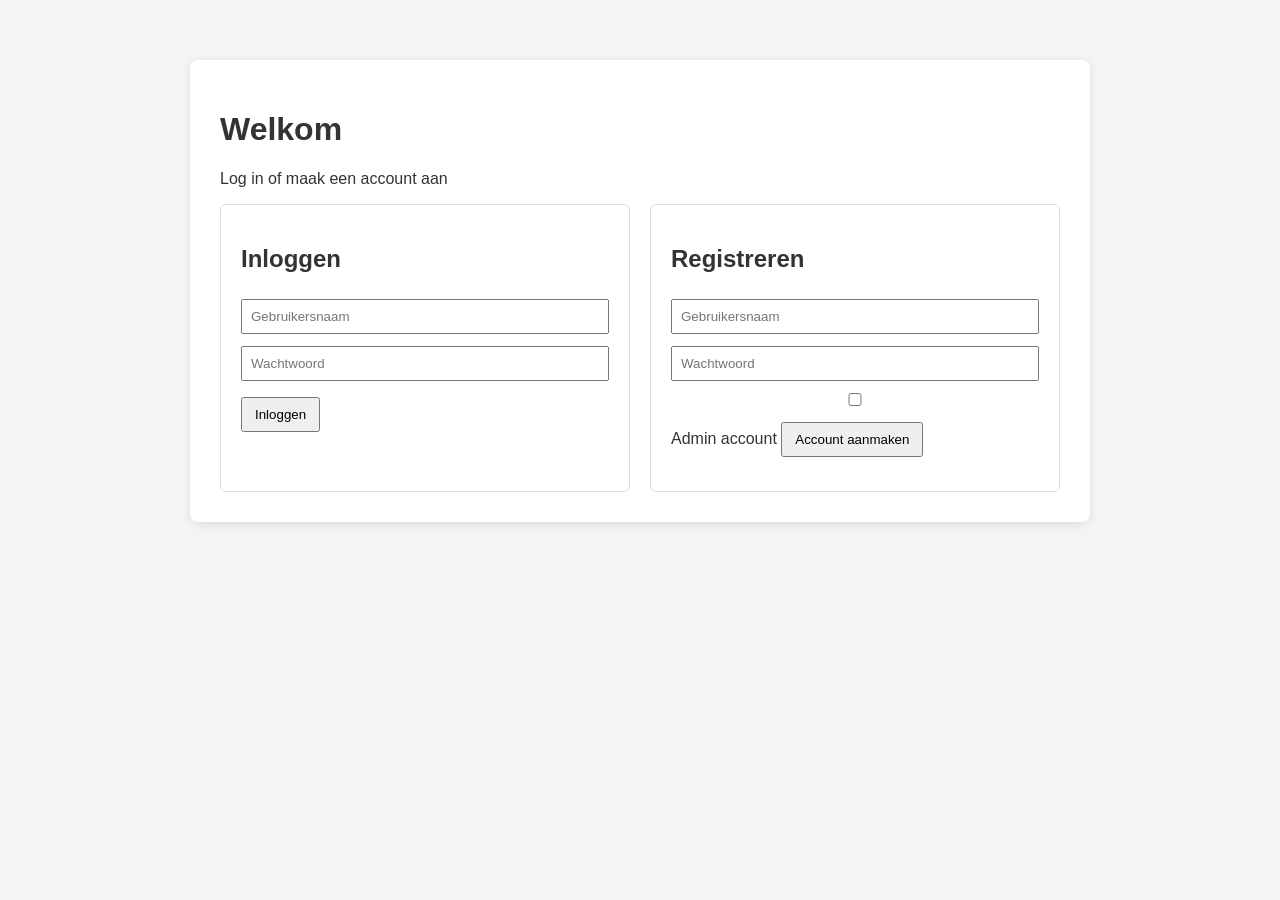
==== index.html @ a7681dce "Update index.html" ====
<!DOCTYPE html>
<html lang="nl">
<head>
  <meta charset="UTF-8">
  <meta name="viewport" content="width=device-width, initial-scale=1.0">
  <title>To-do & Chat App</title>

  <!-- Google Font voor modernere look -->
  <link href="https://fonts.googleapis.com/css2?family=Inter:wght@300;400;600&display=swap" rel="stylesheet">

  <link rel="stylesheet" href="style.css">
</head>
<body>

  <div id="auth-container" class="card">
    <h1 class="title">Welkom</h1>
    <p class="subtitle">Log in of maak een account aan</p>

    <div class="auth-forms">

      <!-- Login -->
      <div class="auth-box">
        <h2>Inloggen</h2>
        <input id="login-username" type="text" placeholder="Gebruikersnaam">
        <input id="login-password" type="password" placeholder="Wachtwoord">
        <button id="login-btn" class="btn primary">Inloggen</button>
        <p id="login-error" class="error"></p>
      </div>

      <!-- Register -->
      <div class="auth-box">
        <h2>Registreren</h2>
        <input id="register-username" type="text" placeholder="Gebruikersnaam">
        <input id="register-password" type="password" placeholder="Wachtwoord">

        <label class="checkbox">
          <input id="register-is-admin" type="checkbox">
          Admin account
        </label>

        <button id="register-btn" class="btn secondary">Account aanmaken</button>
        <p id="register-error" class="error"></p>
      </div>

    </div>
  </div>

  <!-- App -->
  <div id="app" class="hidden">

    <header class="app-header">
      <h1>Welkom, <span id="current-user-name"></span></h1>
      <button id="logout-btn" class="btn danger">Uitloggen</button>
    </header>

    <main class="grid">

      <!-- To-do -->
      <section class="card">
        <h2>To-do lijst</h2>

        <div class="todo-input">
          <input id="todo-input" type="text" placeholder="Nieuwe taak...">
          <button id="add-todo-btn" class="btn primary">Toevoegen</button>
        </div>

        <ul id="todo-list" class="todo-list"></ul>
      </section>

      <!-- Chat -->
      <section class="card">
        <h2>Chat</h2>

        <div id="chat-messages" class="chat-box"></div>

        <div class="chat-input">
          <input id="chat-input" type="text" placeholder="Typ een bericht...">
          <button id="send-chat-btn" class="btn primary">Verstuur</button>
        </div>
      </section>

      <!-- Admin -->
      <section id="admin-section" class="card hidden">
        <h2>Admin dashboard</h2>
        <p>Overzicht van alle gebruikers en taken:</p>
        <div id="admin-users" class="admin-list"></div>
      </section>

    </main>
  </div>

  <script src="script.js"></script>
</body>
</html>
---- style.css ----
* {
  box-sizing: border-box;
  font-family: Arial, sans-serif;
}

body {
  margin: 0;
  background: #f4f4f4;
  color: #333;
}

.hidden {
  display: none;
}

.error {
  color: red;
  font-size: 0.9rem;
}

#auth-container {
  max-width: 900px;
  margin: 60px auto;
  background: #fff;
  padding: 30px;
  border-radius: 8px;
  box-shadow: 0 2px 8px rgba(0,0,0,0.1);
}

.auth-forms {
  display: flex;
  gap: 20px;
  flex-wrap: wrap;
}

.auth-box {
  flex: 1;
  min-width: 260px;
  border: 1px solid #ddd;
  border-radius: 6px;
  padding: 20px;
}

.auth-box input {
  width: 100%;
  padding: 8px;
  margin: 6px 0;
}

.auth-box button {
  margin-top: 10px;
  padding: 8px 12px;
  cursor: pointer;
}

#app {
  max-width: 1100px;
  margin: 20px auto;
  padding: 10px 20px 40px;
}

header {
  display: flex;
  justify-content: space-between;
  align-items: center;
  margin-bottom: 20px;
}

main {
  display: grid;
  grid-template-columns: 2fr 2fr 2fr;
  gap: 20px;
}

section {
  background: #fff;
  border-radius: 6px;
  padding: 15px;
  box-shadow: 0 1px 4px rgba(0,0,0,0.08);
}

#todo-section ul {
  list-style: none;
  padding: 0;
}

#todo-section li {
  display: flex;
  justify-content: space-between;
  padding: 6px 8px;
  border-bottom: 1px solid #eee;
}

#chat-messages {
  height: 250px;
  overflow-y: auto;
  border: 1px solid #ddd;
  padding: 8px;
  background: #fafafa;
}

.chat-input {
  display: flex;
  gap: 8px;
  margin-top: 10px;
}

#admin-users {
  max-height: 260px;
  overflow-y: auto;
  border: 1px solid #ddd;
  padding: 8px;
  background: #fafafa;
}
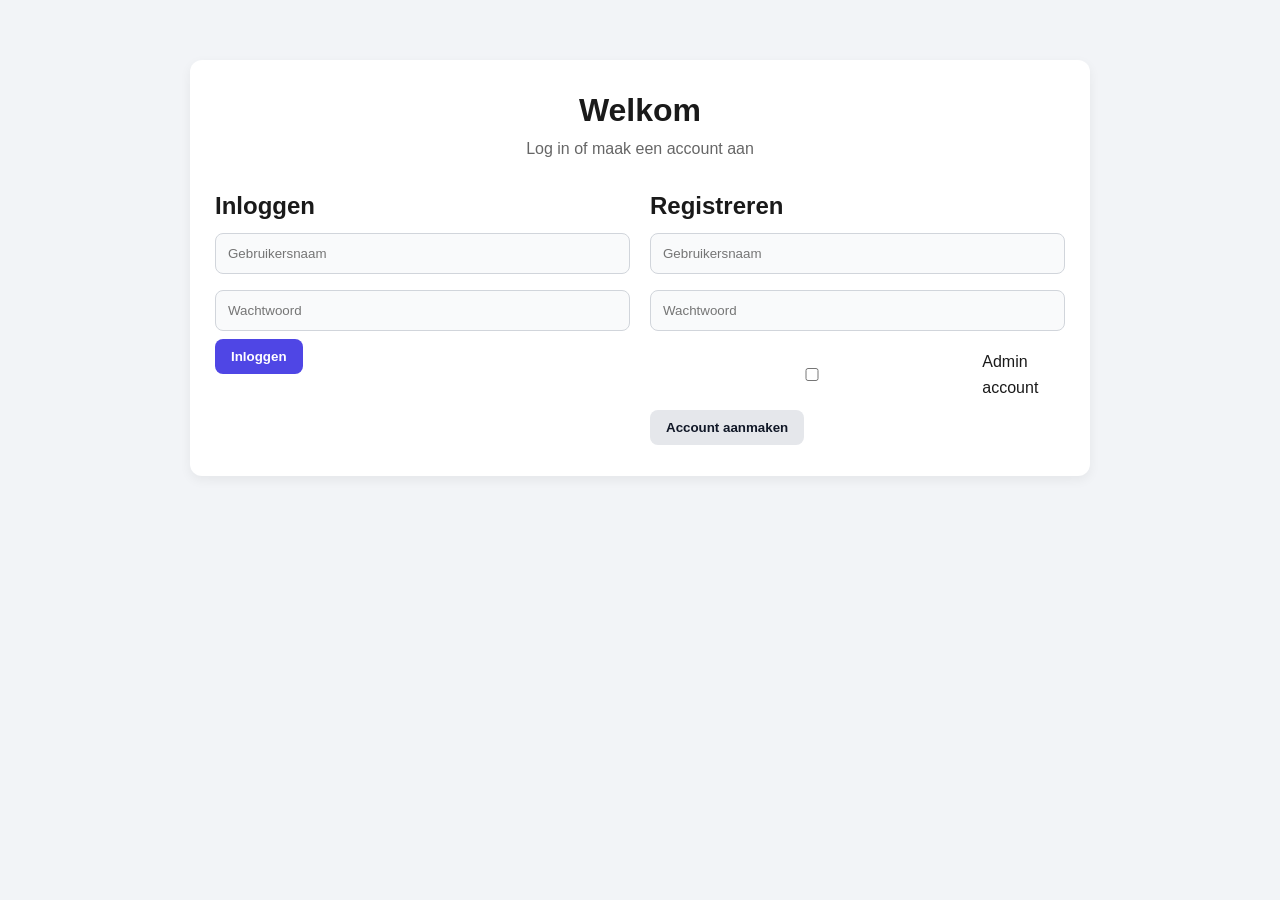
==== commit 67ed8399: "pu" ====
--- a/index.html
+++ b/index.html
@@ -8,7 +8,7 @@
   <!-- Google Font voor modernere look -->
   <link href="https://fonts.googleapis.com/css2?family=Inter:wght@300;400;600&display=swap" rel="stylesheet">
 
-  <link rel="stylesheet" href="style.css">
+  <link rel="stylesheet" href="./style.css">
 </head>
 <body>
 
--- a/style.css
+++ b/style.css
@@ -1,114 +1,242 @@
+/* --------------------------------------------------
+   BASIS STYLING
+-------------------------------------------------- */
 * {
   box-sizing: border-box;
-  font-family: Arial, sans-serif;
+  margin: 0;
+  padding: 0;
+  font-family: "Inter", sans-serif;
 }
 
 body {
-  margin: 0;
-  background: #f4f4f4;
-  color: #333;
-}
-
+  background: #f2f4f7;
+  color: #1a1a1a;
+  line-height: 1.6;
+}
+
+/* --------------------------------------------------
+   GENERIC UI ELEMENTS
+-------------------------------------------------- */
 .hidden {
   display: none;
 }
 
-.error {
-  color: red;
-  font-size: 0.9rem;
-}
-
+.card {
+  background: #ffffff;
+  padding: 25px;
+  border-radius: 12px;
+  box-shadow: 0 4px 12px rgba(0,0,0,0.06);
+  transition: 0.2s ease;
+}
+
+.card:hover {
+  box-shadow: 0 6px 18px rgba(0,0,0,0.08);
+}
+
+.title {
+  font-size: 2rem;
+  font-weight: 700;
+  text-align: center;
+}
+
+.subtitle {
+  text-align: center;
+  color: #666;
+  margin-bottom: 20px;
+}
+
+/* --------------------------------------------------
+   BUTTONS
+-------------------------------------------------- */
+.btn {
+  padding: 10px 16px;
+  border: none;
+  border-radius: 8px;
+  cursor: pointer;
+  font-weight: 600;
+  transition: 0.2s;
+}
+
+.btn.primary {
+  background: #4f46e5;
+  color: white;
+}
+
+.btn.primary:hover {
+  background: #4338ca;
+}
+
+.btn.secondary {
+  background: #e5e7eb;
+  color: #111827;
+}
+
+.btn.secondary:hover {
+  background: #d1d5db;
+}
+
+.btn.danger {
+  background: #dc2626;
+  color: white;
+}
+
+.btn.danger:hover {
+  background: #b91c1c;
+}
+
+/* --------------------------------------------------
+   AUTH CONTAINER
+-------------------------------------------------- */
 #auth-container {
   max-width: 900px;
   margin: 60px auto;
-  background: #fff;
-  padding: 30px;
-  border-radius: 8px;
-  box-shadow: 0 2px 8px rgba(0,0,0,0.1);
 }
 
 .auth-forms {
   display: flex;
   gap: 20px;
-  flex-wrap: wrap;
+  margin-top: 25px;
 }
 
 .auth-box {
   flex: 1;
-  min-width: 260px;
-  border: 1px solid #ddd;
-  border-radius: 6px;
-  padding: 20px;
 }
 
 .auth-box input {
   width: 100%;
-  padding: 8px;
-  margin: 6px 0;
-}
-
-.auth-box button {
-  margin-top: 10px;
-  padding: 8px 12px;
-  cursor: pointer;
-}
-
+  padding: 12px;
+  margin: 8px 0;
+  border-radius: 8px;
+  border: 1px solid #d1d5db;
+  background: #f9fafb;
+  transition: 0.2s;
+}
+
+.auth-box input:focus {
+  border-color: #4f46e5;
+  outline: none;
+  background: #ffffff;
+}
+
+.checkbox {
+  display: flex;
+  align-items: center;
+  gap: 8px;
+  margin: 10px 0;
+}
+
+.error {
+  color: #dc2626;
+  margin-top: 6px;
+}
+
+/* --------------------------------------------------
+   APP LAYOUT
+-------------------------------------------------- */
 #app {
-  max-width: 1100px;
-  margin: 20px auto;
-  padding: 10px 20px 40px;
-}
-
-header {
+  max-width: 1200px;
+  margin: 30px auto;
+}
+
+.app-header {
   display: flex;
   justify-content: space-between;
   align-items: center;
-  margin-bottom: 20px;
-}
-
-main {
+  margin-bottom: 25px;
+}
+
+/* --------------------------------------------------
+   GRID LAYOUT
+-------------------------------------------------- */
+.grid {
   display: grid;
-  grid-template-columns: 2fr 2fr 2fr;
-  gap: 20px;
-}
-
-section {
-  background: #fff;
-  border-radius: 6px;
-  padding: 15px;
-  box-shadow: 0 1px 4px rgba(0,0,0,0.08);
-}
-
-#todo-section ul {
+  grid-template-columns: repeat(3, 1fr);
+  gap: 25px;
+}
+
+/* --------------------------------------------------
+   TODO LIST
+-------------------------------------------------- */
+.todo-input {
+  display: flex;
+  gap: 10px;
+  margin-bottom: 15px;
+}
+
+.todo-input input {
+  flex: 1;
+  padding: 10px;
+  border-radius: 8px;
+  border: 1px solid #d1d5db;
+  background: #f9fafb;
+}
+
+.todo-list {
   list-style: none;
-  padding: 0;
-}
-
-#todo-section li {
+}
+
+.todo-list li {
   display: flex;
   justify-content: space-between;
-  padding: 6px 8px;
-  border-bottom: 1px solid #eee;
-}
-
-#chat-messages {
-  height: 250px;
+  padding: 10px 12px;
+  border-bottom: 1px solid #e5e7eb;
+}
+
+.todo-list li span {
+  flex: 1;
+}
+
+/* --------------------------------------------------
+   CHAT
+-------------------------------------------------- */
+.chat-box {
+  height: 260px;
   overflow-y: auto;
-  border: 1px solid #ddd;
-  padding: 8px;
-  background: #fafafa;
+  border: 1px solid #e5e7eb;
+  padding: 12px;
+  border-radius: 8px;
+  background: #f9fafb;
+}
+
+.chat-message {
+  margin-bottom: 10px;
+}
+
+.chat-message strong {
+  color: #4f46e5;
 }
 
 .chat-input {
   display: flex;
-  gap: 8px;
-  margin-top: 10px;
-}
-
-#admin-users {
+  gap: 10px;
+  margin-top: 12px;
+}
+
+.chat-input input {
+  flex: 1;
+  padding: 10px;
+  border-radius: 8px;
+  border: 1px solid #d1d5db;
+  background: #ffffff;
+}
+
+/* --------------------------------------------------
+   ADMIN DASHBOARD
+-------------------------------------------------- */
+.admin-list {
   max-height: 260px;
   overflow-y: auto;
-  border: 1px solid #ddd;
-  padding: 8px;
-  background: #fafafa;
+  border: 1px solid #e5e7eb;
+  padding: 12px;
+  border-radius: 8px;
+  background: #f9fafb;
+}
+
+.admin-user {
+  padding: 10px 0;
+  border-bottom: 1px solid #e5e7eb;
+}
+
+.admin-user h4 {
+  margin-bottom: 6px;
 }
